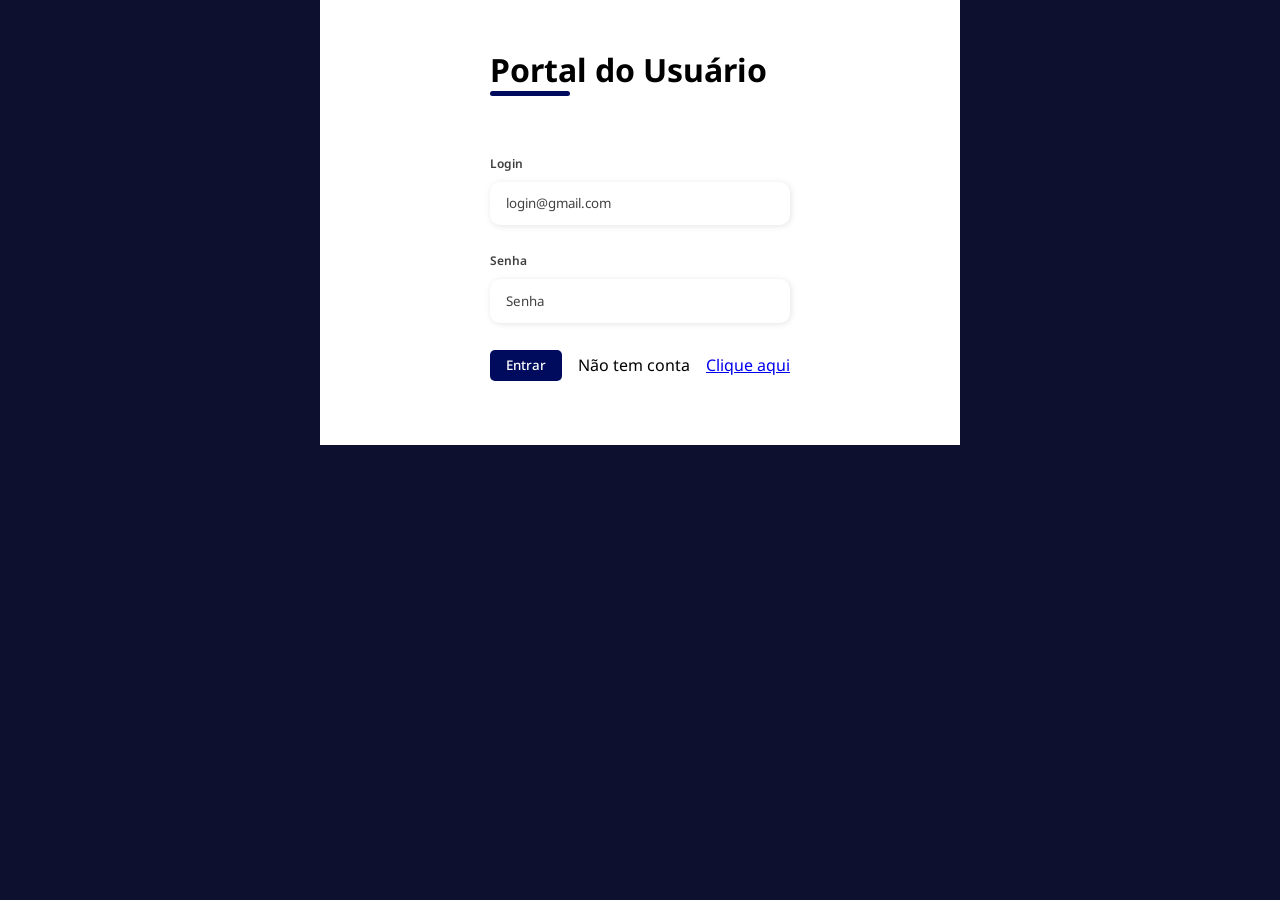
==== login.html @ e70c07ad "Update" ====
<!DOCTYPE html>
<html lang="pt-br">

<head>
    <meta charset="UTF-8">
    <meta name="viewport" content="width=device-width, initial-scale=1.0">
    <link rel="stylesheet" href="login.css">
    <title>CP03 - Web Development</title>
</head>

<body>
    <div class="container">
        <div class="formulario">
            <form id="form" action="#">
                <div class="form-header">
                    <div class="titulo">
                        <h1>Portal do Usuário</h1>
                    </div>
                </div>
                <div class="cadastro-inputs">
                    <div class="input">
                        <label for="login">Login</label>
                        <input id="login" type="text" name="login" placeholder="login@gmail.com">
                    </div>
                    <div class="input">
                        <label for="password">Senha</label>
                        <input id="password" type="password" name="password" placeholder="Senha">
                    </div>
                <div class="botao-login">
                    <button type="submit"><a href="#">Entrar</a></button>
                    Não tem conta <a href="cadastro.html">Clique aqui</a>
                </div>
            </form>
        </div>
    </div>

    <script src="scripts.js"></script>
</body>

</html>
---- login.css ----
@import url('https://fonts.googleapis.com/css2?family=Noto+Sans:ital,wght@0,100..900;1,100..900&display=swap');

* {
    padding: 0;
    margin: 0;
    box-sizing: border-box;
    font-family: "Noto Sans", sans-serif;
}

body {
    display: flex;
    justify-content: center;
    align-items: center;
    background-color: #0d102e;
}

.formulario {
    width: 100%;
    display: flex;
    justify-content: center;
    align-items: center;
    flex-direction: column;
    background-color: white;
    padding: 3rem
}

.form-header {
    margin-bottom: 3rem;
    display: flex;
}

.form-header h1::after {
    content: '';
    display: block;
    width: 5rem;
    height: 0.3rem;
    background-color: #000b5e;
    margin: 0 auto;
    position: absolute;
    border-radius: 10px;
}

.botao-login {
    display: flex;
    align-items: center;
    gap: 1rem;
}

.botao-login button {
    border: none;
    border-radius: 5px;
    background-color: #000b5e;
    padding: 0.4rem 1rem;
    cursor: pointer;
    transition: background-color .3s ease;
}

.botao-login button:hover {
    background-color: #4954a3;
}

.botao-login button a {
    text-decoration: none;
    font-weight: 500;
    color: white;
}

.cadastro-inputs {
    display: flex; 
    flex-direction: column;
    justify-content: center;
    padding: 1rem 0;
}

.input {
    display: flex;
    flex-direction: column;
    margin-bottom: 1.1rem;
}

.input select {
    margin: 0.6rem 0;
    padding: 0.8rem 1rem;
    border: none;
    border-radius: 10px;
    box-shadow: 1px 1px 6px #0000001c;
}

.input input {
    margin: 0.6rem 0;
    padding: 0.8rem 1rem;
    border: none;
    border-radius: 10px;
    box-shadow: 1px 1px 6px #0000001c;
}

.input input:hover {
    background-color: #eeeeee75;
}

.input input:focus-visible {
    outline: 1px solid #000b5e;
}

.input input::placeholder {
    color: #000000be;
}

.input label {
    font-size: 0.75rem;
    font-weight: 600;
    color: #000000c0;
}

.telefone-titulo {
    margin-left: 1rem;
    font-size: 0.75rem;
    font-weight: 600;
    color: #000000c0;
}

.telefone-fieldset {
    padding: 1rem 0;
    margin: 2rem 0;
}

.telefone-inputs {
    display: flex;
    justify-content: space-between;
    margin-top: 0.62rem;
    padding: 0 0.5rem;
}

.input-telefone {
    display: flex;
    align-items: center;
}

.input-telefone input {
    margin-right: 0.35rem;
}

.input-telefone label {
    font-size: 1rem;
    font-weight: 600;
    color: #000000c0;
}

.botao-telefone {
    display: flex;
    align-items: center;
    gap: 1rem;
}

.botao-telefone button {
    border: none;
    border-radius: 5px;
    background-color: #000b5e;
    padding: 0.4rem 1rem;
    cursor: pointer;
    transition: background-color .3s ease;
}

.botao-telefone button:hover {
    background-color: #4954a3;
}

.botao-telefone button a {
    text-decoration: none;
    font-weight: 500;
    color: white;
}

/* .botao-continue button {
    width: 100%;
    margin-top: 2.5rem;
    border: none;
    background-color: #000b5e;
    padding: 0.62rem;
    border-radius: 5px;
    cursor: pointer;
    transition: background-color .3s ease;
}

.botao-continue button:hover {
    background-color: #4954a3;
}

.botao-continue button a {
    text-decoration: none;
    font-size: 0.92rem;
    font-weight: 500;
    color: white;
} */

.span-required {
    display: none;
    font-size: 11px;
    margin: 0 0 0 2px;
    color: #e63636;
}

@media screen and (max-width: 1330px) {
    .imagem {
        display: none;
    }

    .container {
        width: 50%;
    }

    .formulario {
        width: 100%;
    }
}

@media screen and (max-width: 1064px) {
    .container {
        width: 90%;
        height: auto;
    }

    .cadastro-inputs {
        flex-direction: column;
        overflow-y: scroll;
        flex-wrap: nowrap;
        max-height: 10rem;
        padding-right: 5rem;
    }

    .telefone-formulario {
        margin-top: 2rem;
    }

    .telefone-inputs {
        flex-direction: column;
        margin-top: 0.5rem;
    }
}
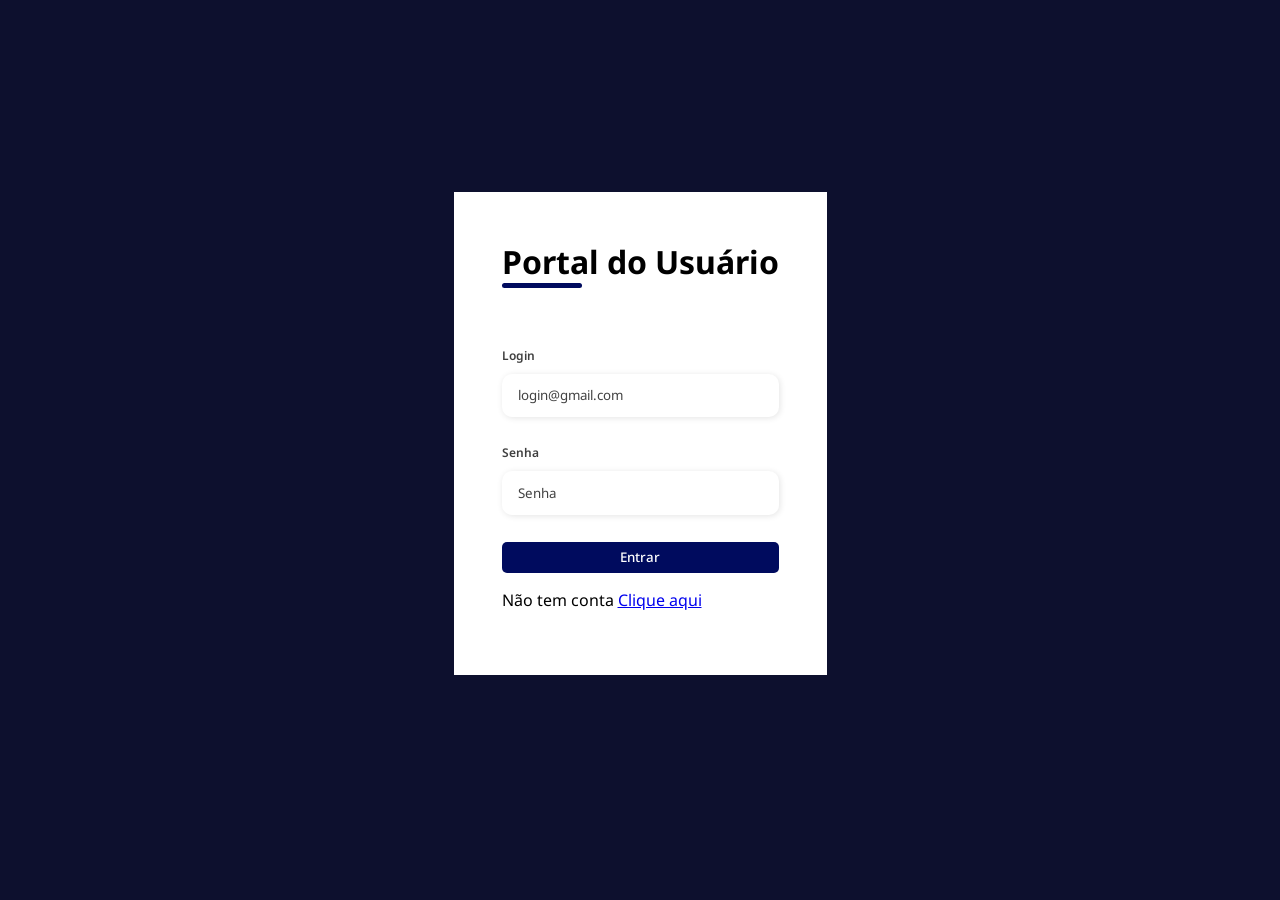
==== commit e81c376d: "Update" ====
--- a/login.html
+++ b/login.html
@@ -5,7 +5,7 @@
     <meta charset="UTF-8">
     <meta name="viewport" content="width=device-width, initial-scale=1.0">
     <link rel="stylesheet" href="login.css">
-    <title>CP03 - Web Development</title>
+    <title>CP03 Login</title>
 </head>
 
 <body>
@@ -17,7 +17,7 @@
                         <h1>Portal do Usuário</h1>
                     </div>
                 </div>
-                <div class="cadastro-inputs">
+                <div class="login-inputs">
                     <div class="input">
                         <label for="login">Login</label>
                         <input id="login" type="text" name="login" placeholder="login@gmail.com">
@@ -28,7 +28,7 @@
                     </div>
                 <div class="botao-login">
                     <button type="submit"><a href="#">Entrar</a></button>
-                    Não tem conta <a href="cadastro.html">Clique aqui</a>
+                    <p>Não tem conta <a href="cadastro.html">Clique aqui</a></p>
                 </div>
             </form>
         </div>
--- a/login.css
+++ b/login.css
@@ -15,13 +15,13 @@
 }
 
 .formulario {
-    width: 100%;
     display: flex;
     justify-content: center;
     align-items: center;
     flex-direction: column;
     background-color: white;
-    padding: 3rem
+    padding: 3rem;
+    margin-top: 12rem;
 }
 
 .form-header {
@@ -42,7 +42,7 @@
 
 .botao-login {
     display: flex;
-    align-items: center;
+    flex-direction: column;
     gap: 1rem;
 }
 
@@ -65,7 +65,7 @@
     color: white;
 }
 
-.cadastro-inputs {
+.login-inputs {
     display: flex; 
     flex-direction: column;
     justify-content: center;
@@ -112,128 +112,9 @@
     color: #000000c0;
 }
 
-.telefone-titulo {
-    margin-left: 1rem;
-    font-size: 0.75rem;
-    font-weight: 600;
-    color: #000000c0;
-}
-
-.telefone-fieldset {
-    padding: 1rem 0;
-    margin: 2rem 0;
-}
-
-.telefone-inputs {
-    display: flex;
-    justify-content: space-between;
-    margin-top: 0.62rem;
-    padding: 0 0.5rem;
-}
-
-.input-telefone {
-    display: flex;
-    align-items: center;
-}
-
-.input-telefone input {
-    margin-right: 0.35rem;
-}
-
-.input-telefone label {
-    font-size: 1rem;
-    font-weight: 600;
-    color: #000000c0;
-}
-
-.botao-telefone {
-    display: flex;
-    align-items: center;
-    gap: 1rem;
-}
-
-.botao-telefone button {
-    border: none;
-    border-radius: 5px;
-    background-color: #000b5e;
-    padding: 0.4rem 1rem;
-    cursor: pointer;
-    transition: background-color .3s ease;
-}
-
-.botao-telefone button:hover {
-    background-color: #4954a3;
-}
-
-.botao-telefone button a {
-    text-decoration: none;
-    font-weight: 500;
-    color: white;
-}
-
-/* .botao-continue button {
-    width: 100%;
-    margin-top: 2.5rem;
-    border: none;
-    background-color: #000b5e;
-    padding: 0.62rem;
-    border-radius: 5px;
-    cursor: pointer;
-    transition: background-color .3s ease;
-}
-
-.botao-continue button:hover {
-    background-color: #4954a3;
-}
-
-.botao-continue button a {
-    text-decoration: none;
-    font-size: 0.92rem;
-    font-weight: 500;
-    color: white;
-} */
-
-.span-required {
+/* .span-required {
     display: none;
     font-size: 11px;
     margin: 0 0 0 2px;
     color: #e63636;
-}
-
-@media screen and (max-width: 1330px) {
-    .imagem {
-        display: none;
-    }
-
-    .container {
-        width: 50%;
-    }
-
-    .formulario {
-        width: 100%;
-    }
-}
-
-@media screen and (max-width: 1064px) {
-    .container {
-        width: 90%;
-        height: auto;
-    }
-
-    .cadastro-inputs {
-        flex-direction: column;
-        overflow-y: scroll;
-        flex-wrap: nowrap;
-        max-height: 10rem;
-        padding-right: 5rem;
-    }
-
-    .telefone-formulario {
-        margin-top: 2rem;
-    }
-
-    .telefone-inputs {
-        flex-direction: column;
-        margin-top: 0.5rem;
-    }
-}+} */
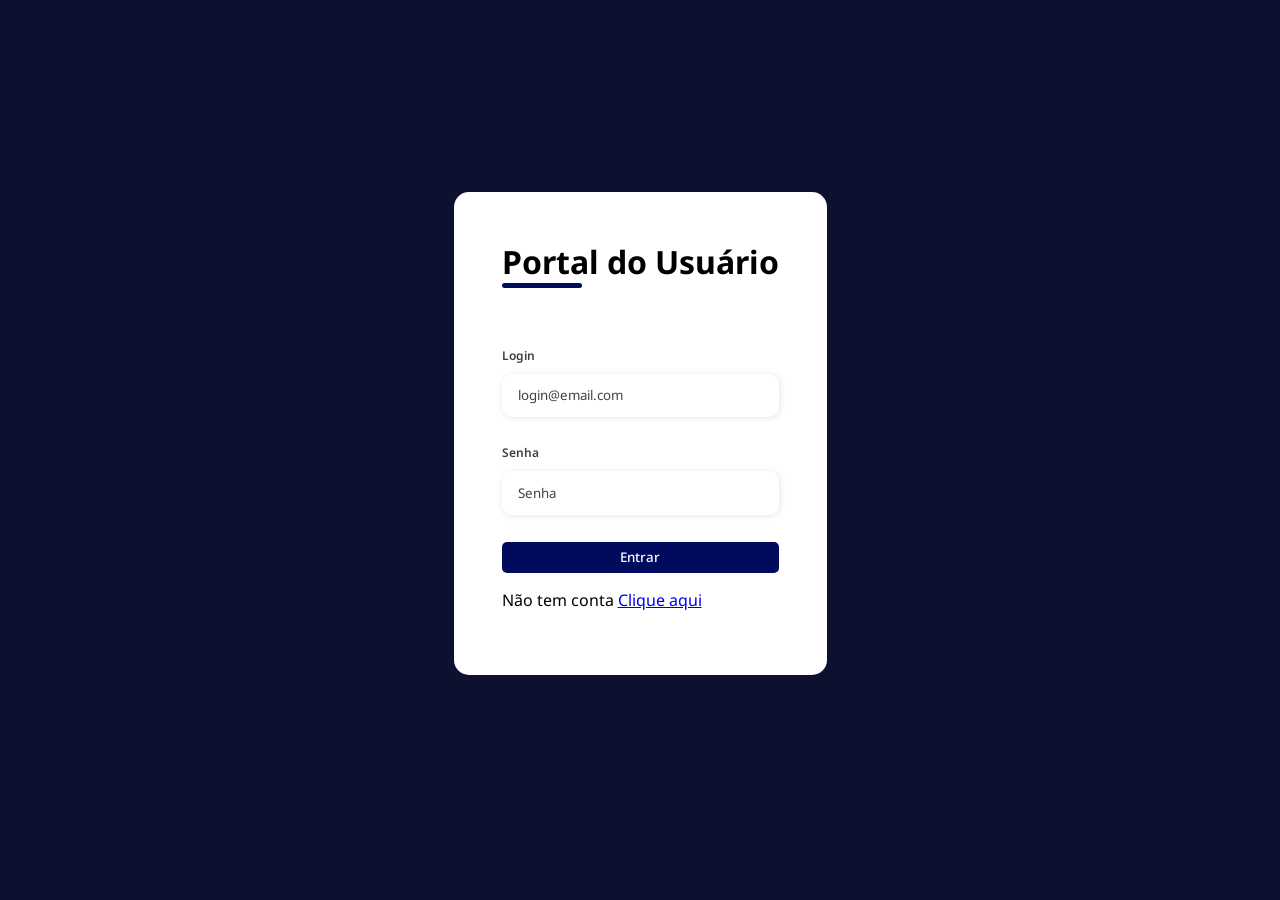
==== commit 21f1fdfb: "Update" ====
--- a/login.html
+++ b/login.html
@@ -20,21 +20,19 @@
                 <div class="login-inputs">
                     <div class="input">
                         <label for="login">Login</label>
-                        <input id="login" type="text" name="login" placeholder="login@gmail.com">
+                        <input id="login" type="text" name="login" placeholder="login@email.com">
                     </div>
                     <div class="input">
                         <label for="password">Senha</label>
                         <input id="password" type="password" name="password" placeholder="Senha">
                     </div>
                 <div class="botao-login">
-                    <button type="submit"><a href="#">Entrar</a></button>
+                    <button type="submit"><a>Entrar</a></button>
                     <p>Não tem conta <a href="cadastro.html">Clique aqui</a></p>
                 </div>
             </form>
         </div>
     </div>
-
-    <script src="scripts.js"></script>
 </body>
 
 </html>
--- a/login.css
+++ b/login.css
@@ -22,6 +22,7 @@
     background-color: white;
     padding: 3rem;
     margin-top: 12rem;
+    border-radius: 15px;
 }
 
 .form-header {
